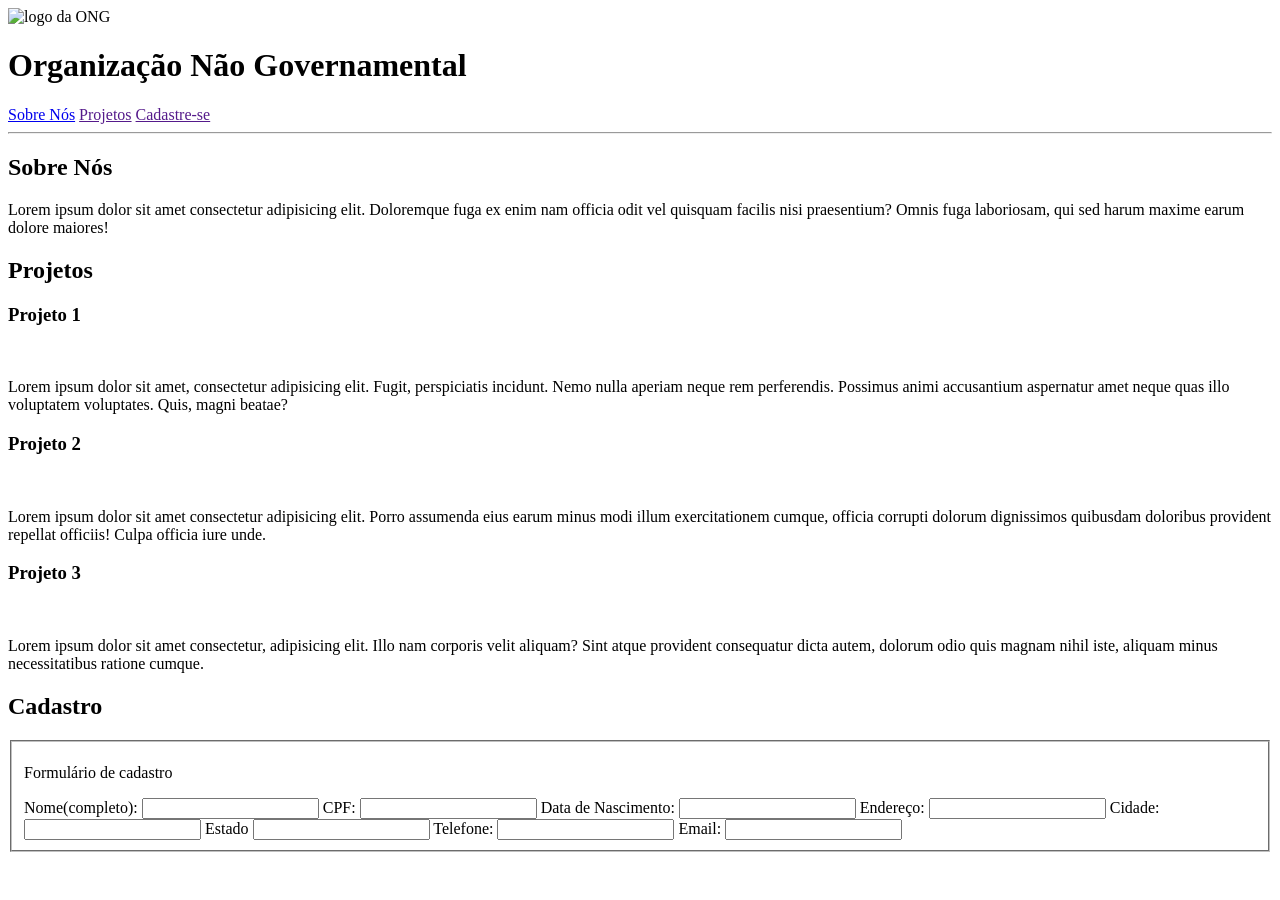
==== index.html @ 25fd9a11 "Update index.html" ====
<!DOCTYPE html>
<html lang="pt-br">
<head>
    <meta charset="UTF-8">
    <meta name="viewport" content="width=device-width, initial-scale=1.0">
    <title>ONG</title>
</head>
<body>
   <header>
    <img src="" alt="logo da ONG">
    <h1>Organização Não Governamental</h1>
    <nav>
        <a href="#">Sobre Nós</a>
        <a href="">Projetos</a>
        <a href="">Cadastre-se</a>
    </nav>
   </header> 
   <hr>
   <main>
    <section>
        <h2>Sobre Nós</h2>
        <p>Lorem ipsum dolor sit amet consectetur adipisicing elit. Doloremque fuga ex enim nam officia odit vel quisquam facilis nisi praesentium? Omnis fuga laboriosam, qui sed harum maxime earum dolore maiores!</p>
    </section>
        <h2>Projetos</h2>
        <article>
            <h3>Projeto 1</h3>
            <img src="" alt="">
            <p>Lorem ipsum dolor sit amet, consectetur adipisicing elit. Fugit, perspiciatis incidunt. Nemo nulla aperiam neque rem perferendis. Possimus animi accusantium aspernatur amet neque quas illo voluptatem voluptates. Quis, magni beatae?</p>
        </article>
        <article>
            <h3>Projeto 2</h3>
            <img src="" alt="">
            <p>Lorem ipsum dolor sit amet consectetur adipisicing elit. Porro assumenda eius earum minus modi illum exercitationem cumque, officia corrupti dolorum dignissimos quibusdam doloribus provident repellat officiis! Culpa officia iure unde.</p>

        </article>
        <article>
            <h3>Projeto 3</h3>
            <img src="" alt="">
            <p>Lorem ipsum dolor sit amet consectetur, adipisicing elit. Illo nam corporis velit aliquam? Sint atque provident consequatur dicta autem, dolorum odio quis magnam nihil iste, aliquam minus necessitatibus ratione cumque.</p>

        </article>
    <section>
        <h2>Cadastro</h2>
        <form>
            <fieldset>
                <p>Formulário de cadastro</p>

                <label for="">Nome(completo):</label>
                <input>

                <label for="">CPF:</label>
                <input>

                <label for="">Data de Nascimento:</label>
                <input>

                <label for="">Endereço:</label>
                <input>

                <label for="">Cidade:</label>
                <input>

                <label for="">Estado</label>
                <input>

                <label for="">Telefone:</label>
                <input>

                <label for="">Email:</label>
                <input>
            </fieldset>

        </form>
    </section>
   </main>
   <footer>
    <address></address>
   </footer>
</body>
</html>
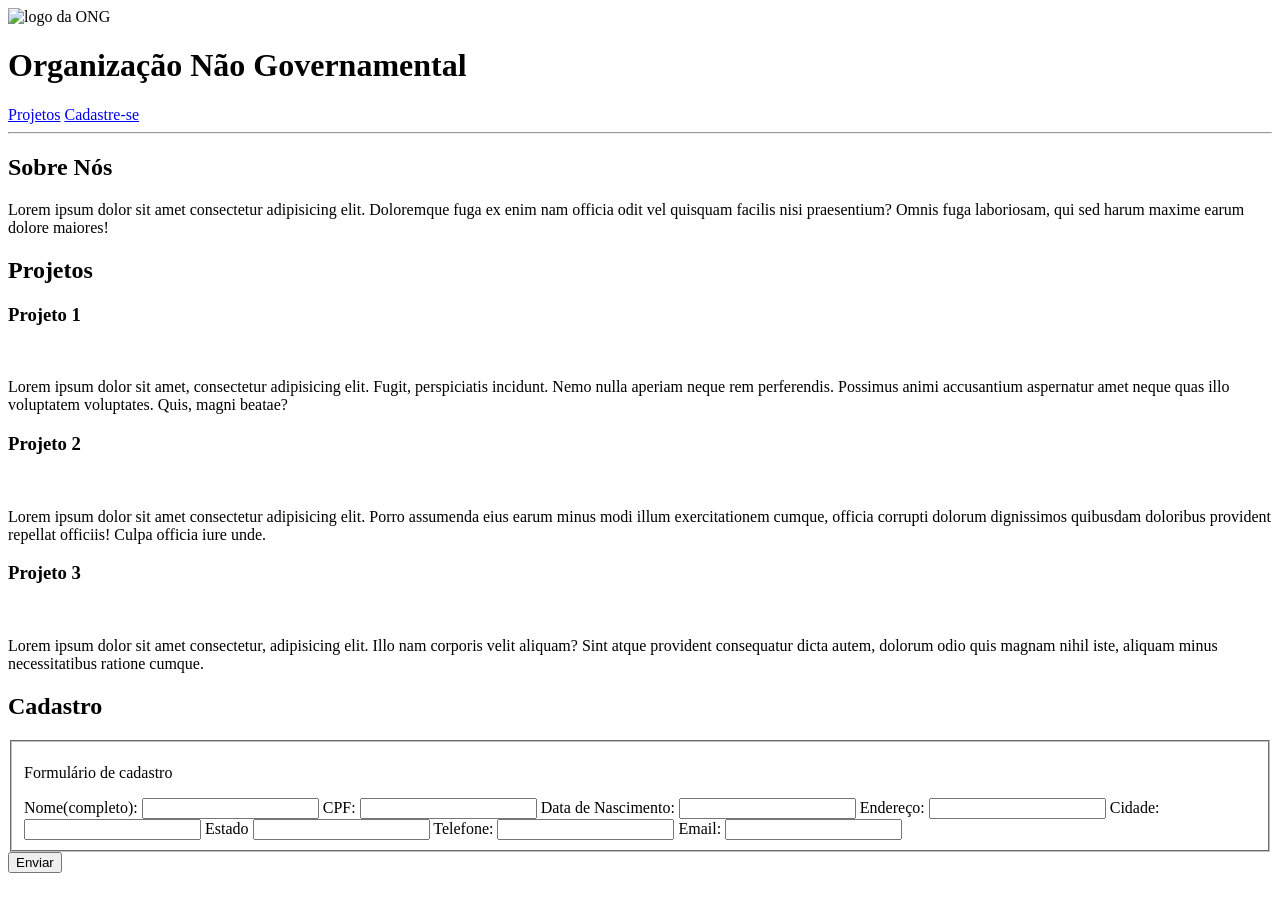
==== commit 51966f6e: "Update index.html" ====
--- a/index.html
+++ b/index.html
@@ -10,9 +10,8 @@
     <img src="" alt="logo da ONG">
     <h1>Organização Não Governamental</h1>
     <nav>
-        <a href="#">Sobre Nós</a>
-        <a href="">Projetos</a>
-        <a href="">Cadastre-se</a>
+        <a href="projetos.html">Projetos</a>
+        <a href="contato.html">Cadastre-se</a>
     </nav>
    </header> 
    <hr>
@@ -69,6 +68,7 @@
                 <label for="">Email:</label>
                 <input>
             </fieldset>
+            <button>Enviar</button>
 
         </form>
     </section>
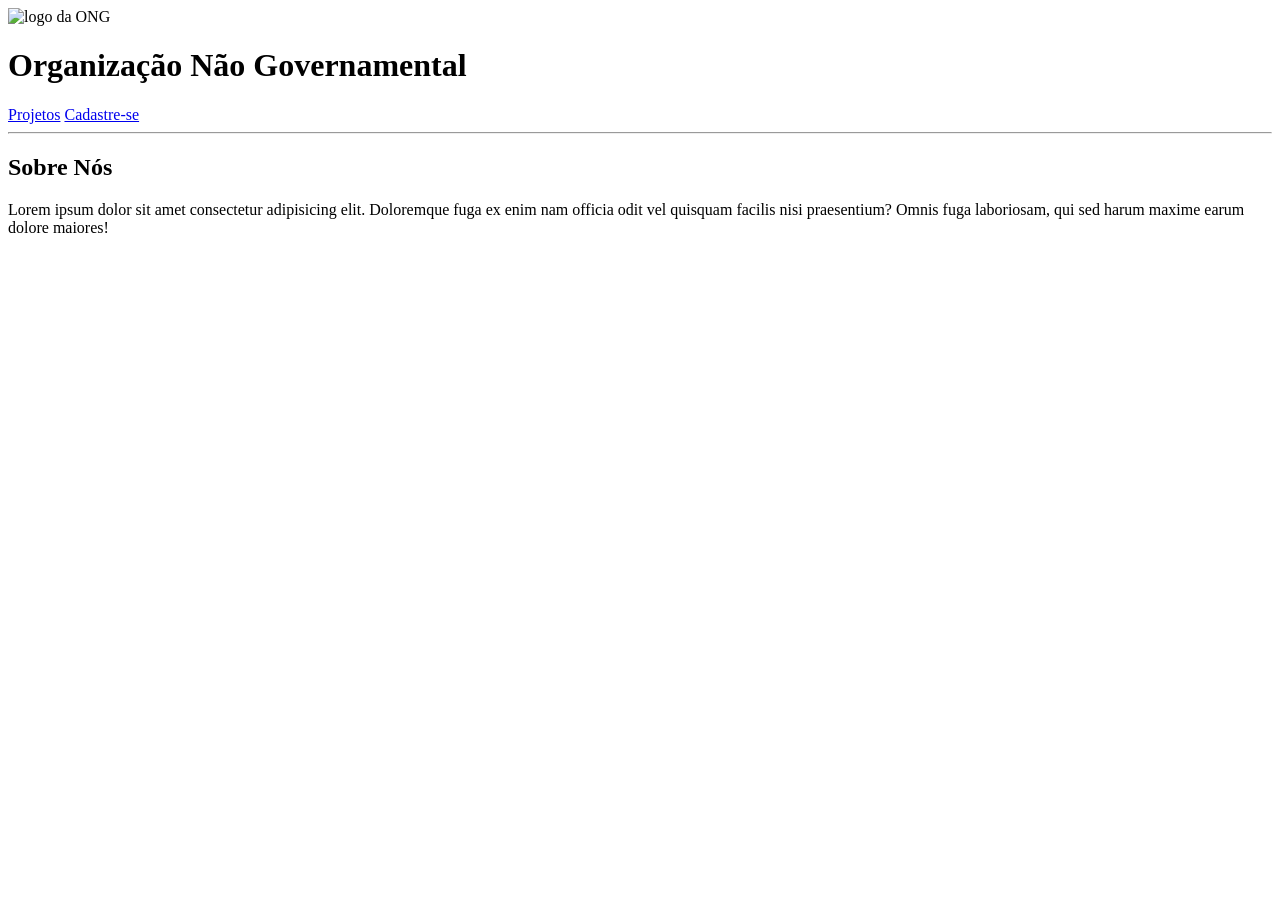
==== commit 9ed7aa61: "adicionar paginas Pagina de projetos e página de cadastro" ====
--- a/index.html
+++ b/index.html
@@ -11,7 +11,7 @@
     <h1>Organização Não Governamental</h1>
     <nav>
         <a href="projetos.html">Projetos</a>
-        <a href="contato.html">Cadastre-se</a>
+        <a href="cadastro.html">Cadastre-se</a>
     </nav>
    </header> 
    <hr>
@@ -20,58 +20,7 @@
         <h2>Sobre Nós</h2>
         <p>Lorem ipsum dolor sit amet consectetur adipisicing elit. Doloremque fuga ex enim nam officia odit vel quisquam facilis nisi praesentium? Omnis fuga laboriosam, qui sed harum maxime earum dolore maiores!</p>
     </section>
-        <h2>Projetos</h2>
-        <article>
-            <h3>Projeto 1</h3>
-            <img src="" alt="">
-            <p>Lorem ipsum dolor sit amet, consectetur adipisicing elit. Fugit, perspiciatis incidunt. Nemo nulla aperiam neque rem perferendis. Possimus animi accusantium aspernatur amet neque quas illo voluptatem voluptates. Quis, magni beatae?</p>
-        </article>
-        <article>
-            <h3>Projeto 2</h3>
-            <img src="" alt="">
-            <p>Lorem ipsum dolor sit amet consectetur adipisicing elit. Porro assumenda eius earum minus modi illum exercitationem cumque, officia corrupti dolorum dignissimos quibusdam doloribus provident repellat officiis! Culpa officia iure unde.</p>
 
-        </article>
-        <article>
-            <h3>Projeto 3</h3>
-            <img src="" alt="">
-            <p>Lorem ipsum dolor sit amet consectetur, adipisicing elit. Illo nam corporis velit aliquam? Sint atque provident consequatur dicta autem, dolorum odio quis magnam nihil iste, aliquam minus necessitatibus ratione cumque.</p>
-
-        </article>
-    <section>
-        <h2>Cadastro</h2>
-        <form>
-            <fieldset>
-                <p>Formulário de cadastro</p>
-
-                <label for="">Nome(completo):</label>
-                <input>
-
-                <label for="">CPF:</label>
-                <input>
-
-                <label for="">Data de Nascimento:</label>
-                <input>
-
-                <label for="">Endereço:</label>
-                <input>
-
-                <label for="">Cidade:</label>
-                <input>
-
-                <label for="">Estado</label>
-                <input>
-
-                <label for="">Telefone:</label>
-                <input>
-
-                <label for="">Email:</label>
-                <input>
-            </fieldset>
-            <button>Enviar</button>
-
-        </form>
-    </section>
    </main>
    <footer>
     <address></address>
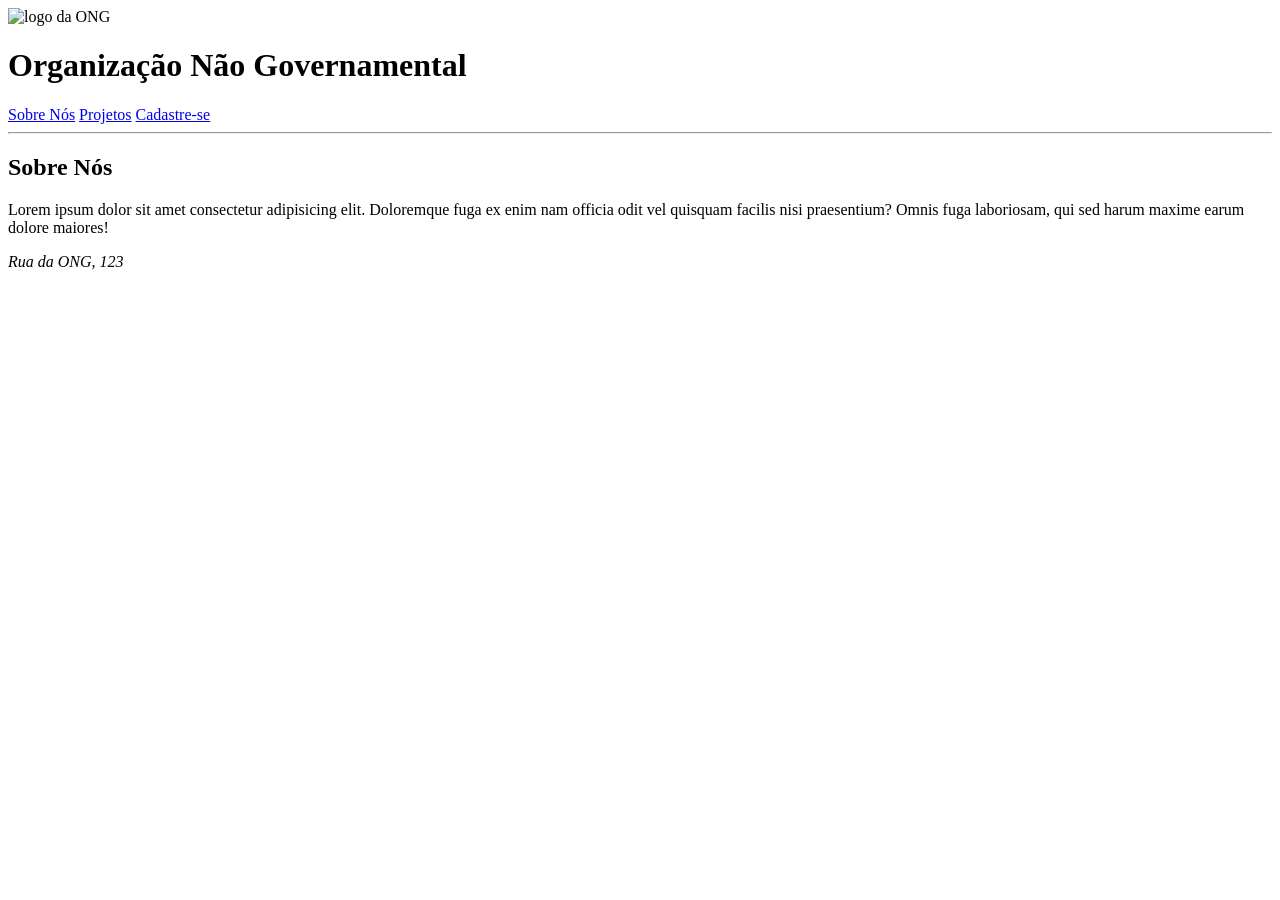
==== commit a1036949: "add link" ====
--- a/index.html
+++ b/index.html
@@ -10,6 +10,7 @@
     <img src="" alt="logo da ONG">
     <h1>Organização Não Governamental</h1>
     <nav>
+        <a href="index.html">Sobre Nós</a>
         <a href="projetos.html">Projetos</a>
         <a href="cadastro.html">Cadastre-se</a>
     </nav>
@@ -23,7 +24,9 @@
 
    </main>
    <footer>
-    <address></address>
+    <address>
+        Rua da ONG, 123
+    </address>
    </footer>
 </body>
 </html>
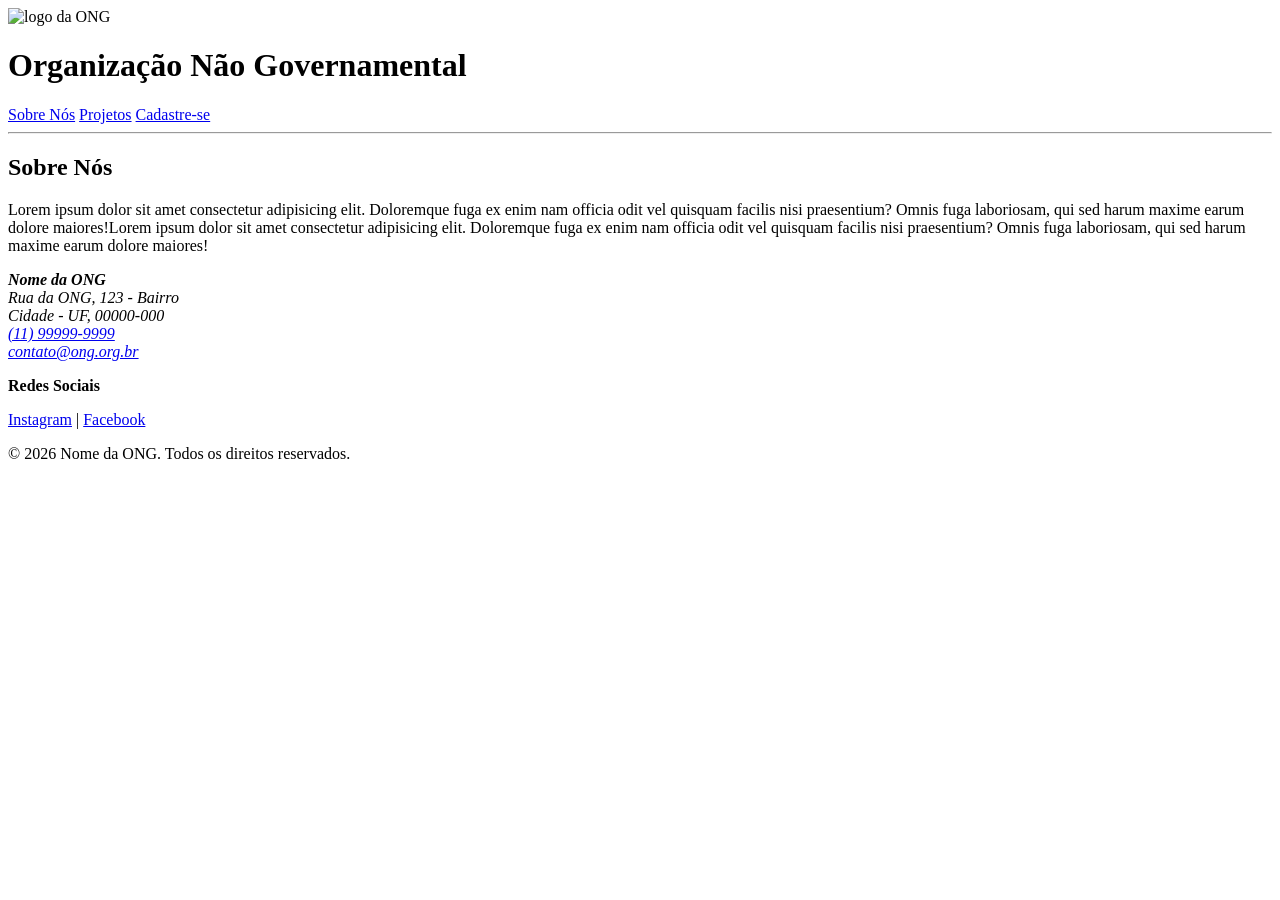
==== commit 593718b5: "add summary and address Created a FAQ Session and organized footer into 3 <div>" ====
--- a/index.html
+++ b/index.html
@@ -19,14 +19,30 @@
    <main>
     <section>
         <h2>Sobre Nós</h2>
-        <p>Lorem ipsum dolor sit amet consectetur adipisicing elit. Doloremque fuga ex enim nam officia odit vel quisquam facilis nisi praesentium? Omnis fuga laboriosam, qui sed harum maxime earum dolore maiores!</p>
+        <p>Lorem ipsum dolor sit amet consectetur adipisicing elit. Doloremque fuga ex enim nam officia odit vel quisquam facilis nisi praesentium? Omnis fuga laboriosam, qui sed harum maxime earum dolore maiores!Lorem ipsum dolor sit amet consectetur adipisicing elit. Doloremque fuga ex enim nam officia odit vel quisquam facilis nisi praesentium? Omnis fuga laboriosam, qui sed harum maxime earum dolore maiores!</p>
     </section>
 
    </main>
    <footer>
+   <div>
     <address>
-        Rua da ONG, 123
+      <strong>Nome da ONG</strong><br>
+      Rua da ONG, 123 - Bairro<br>
+      Cidade - UF, 00000-000<br>
+      <a href="tel:+5511999999999">(11) 99999-9999</a><br>
+      <a href="mailto:contato@ong.org.br">contato@ong.org.br</a>
     </address>
+
+    <div>
+      <p><strong>Redes Sociais</strong></p>
+      <a href="#" target="_blank" rel="">Instagram</a> |
+      <a href="#" target="_blank" rel="">Facebook</a>
+    </div>
+  </div>
+
+  <div>
+    <p>&copy; 2026 Nome da ONG. Todos os direitos reservados.</p>
+  </div>
    </footer>
 </body>
 </html>
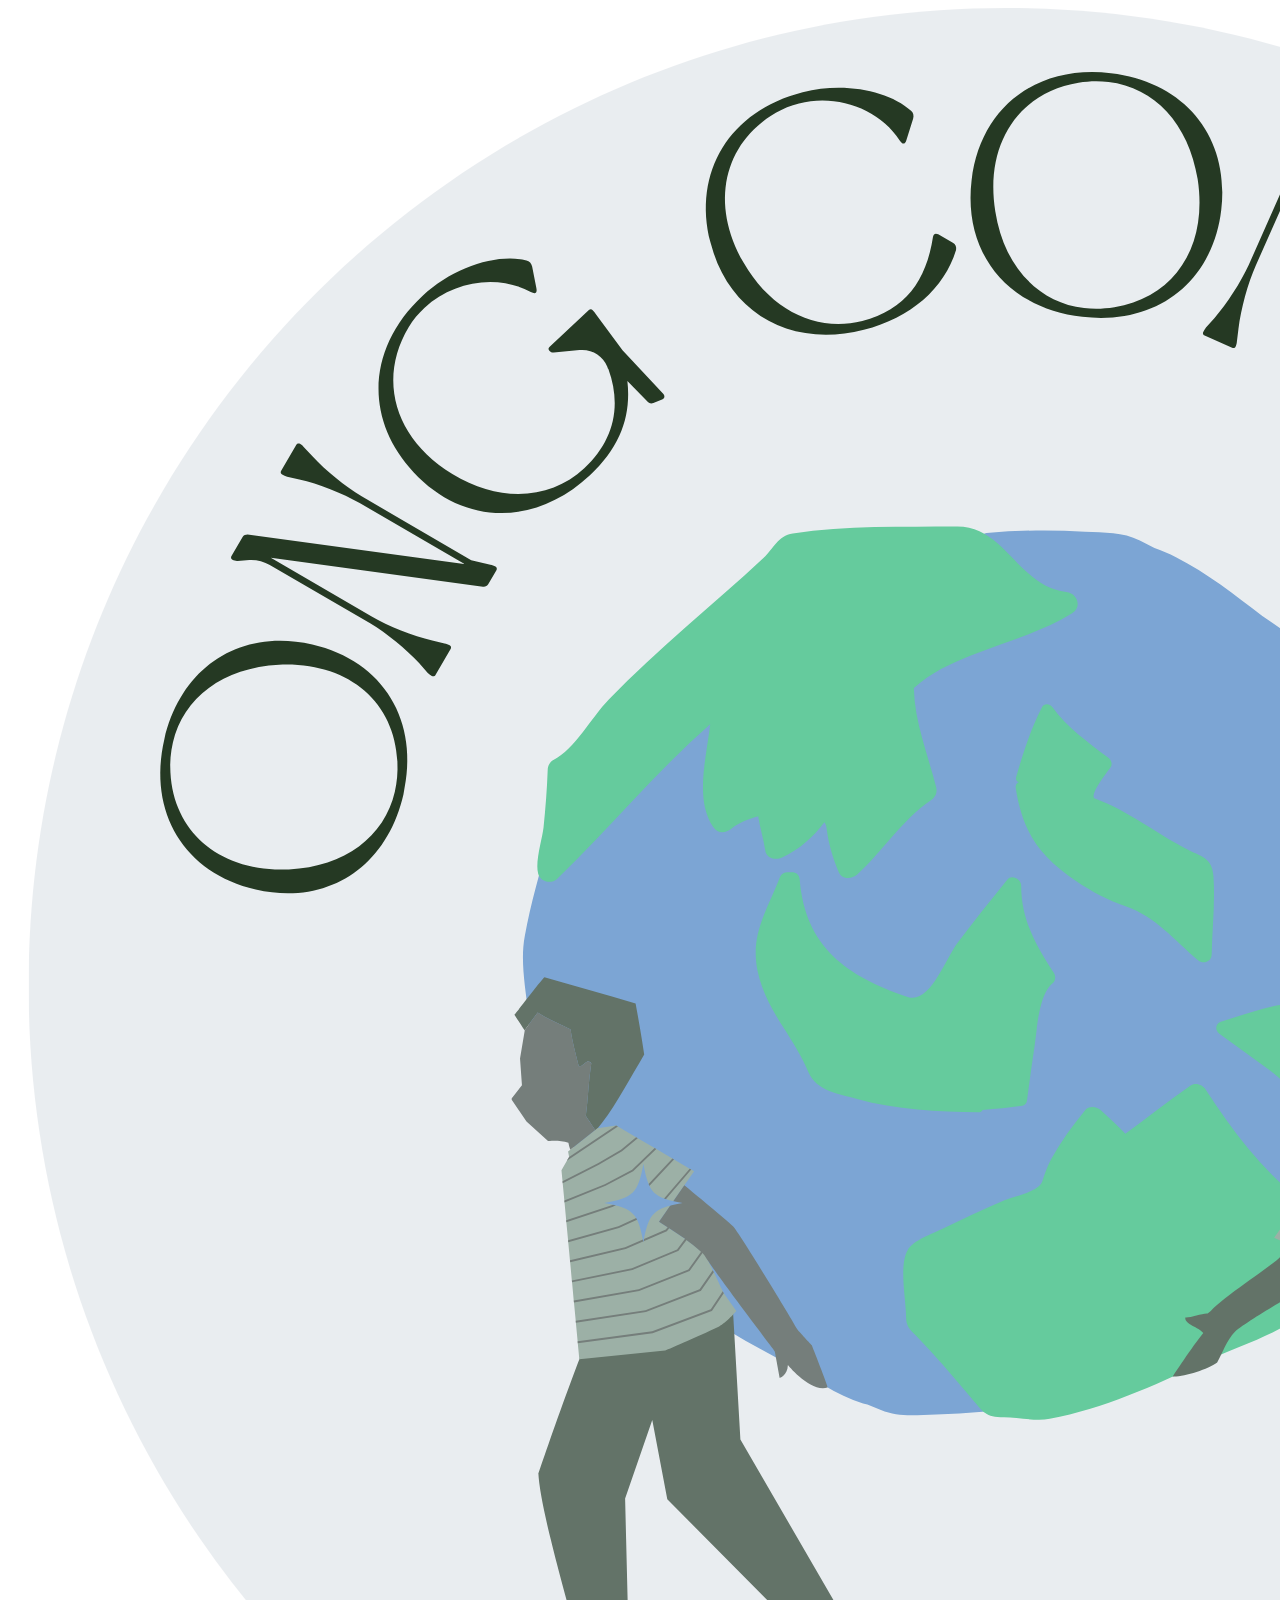
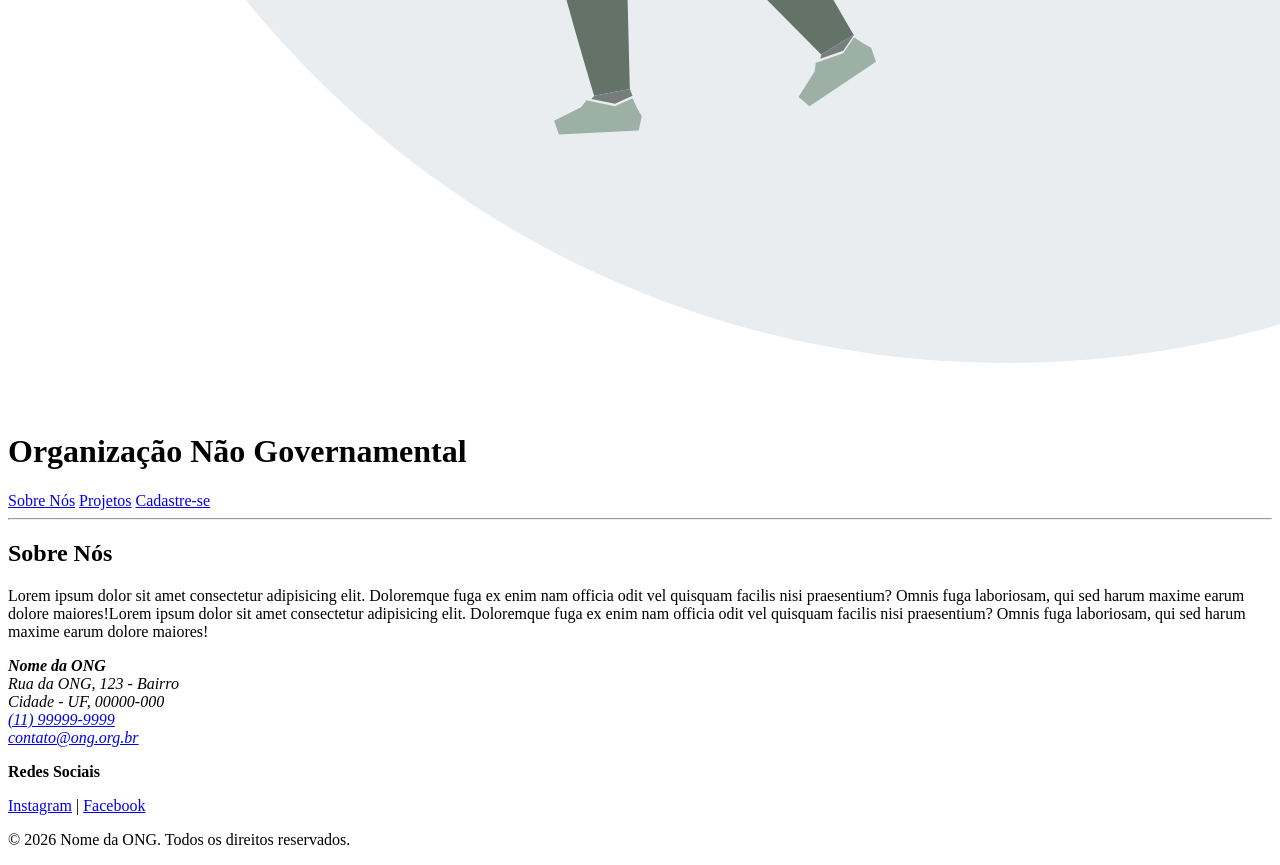
==== commit b649f086: "add image and descritpion" ====
--- a/index.html
+++ b/index.html
@@ -7,7 +7,7 @@
 </head>
 <body>
    <header>
-    <img src="" alt="logo da ONG">
+    <img src="imagens/ONG_logo.png" alt="Duas crianças carregando o mundo nas mãos enquanto caminham">
     <h1>Organização Não Governamental</h1>
     <nav>
         <a href="index.html">Sobre Nós</a>
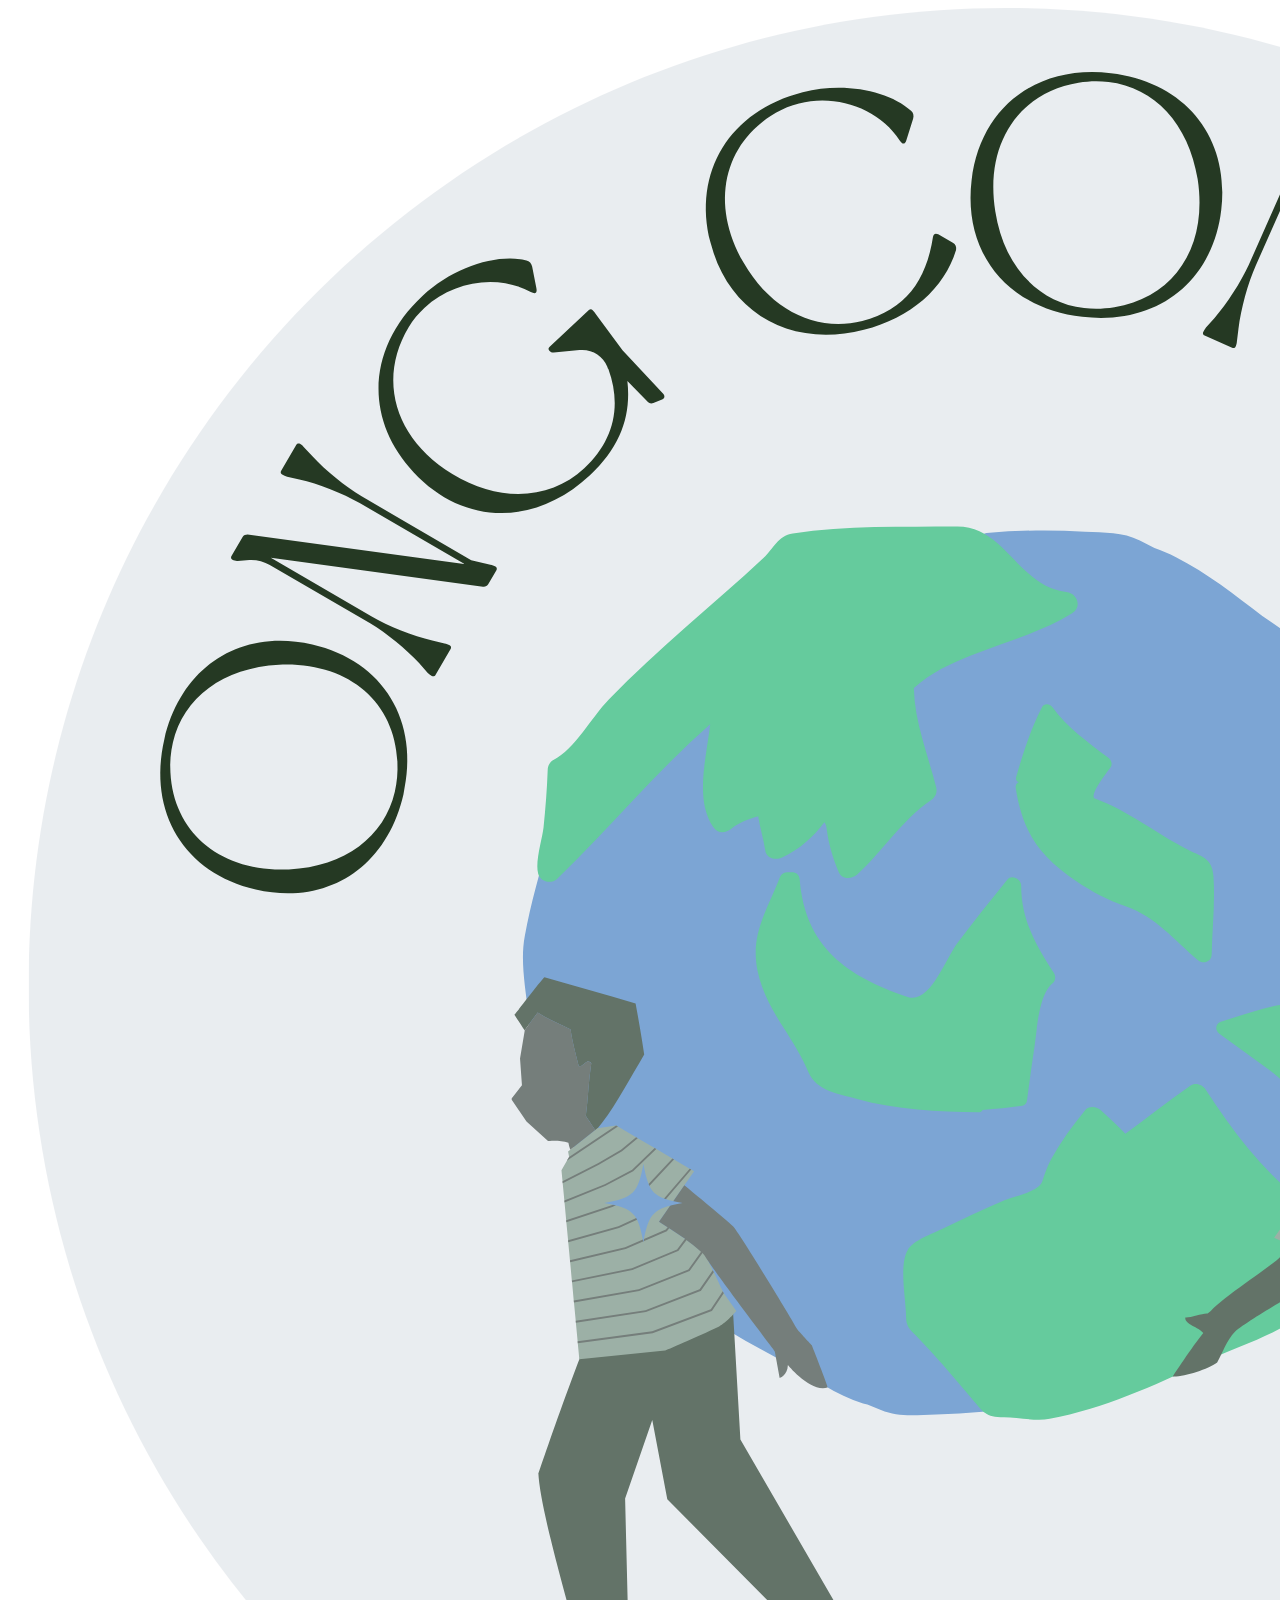
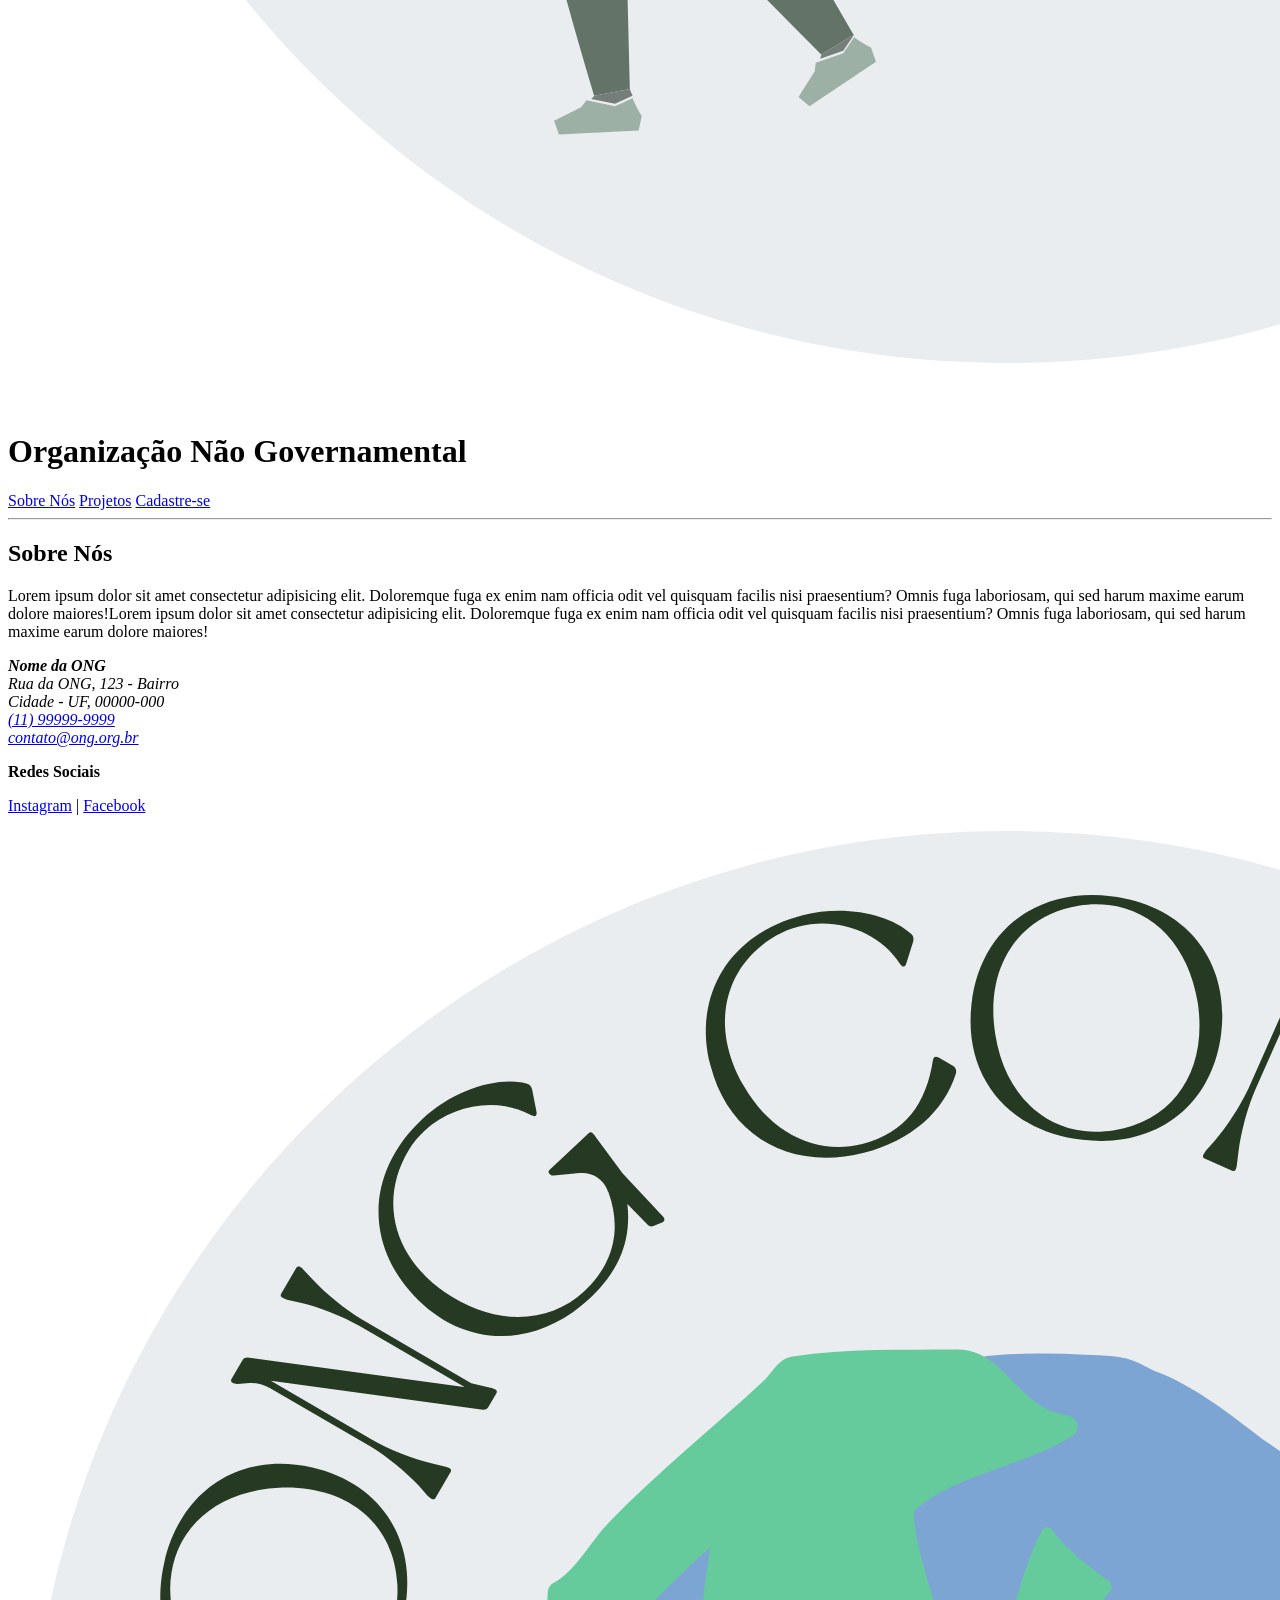
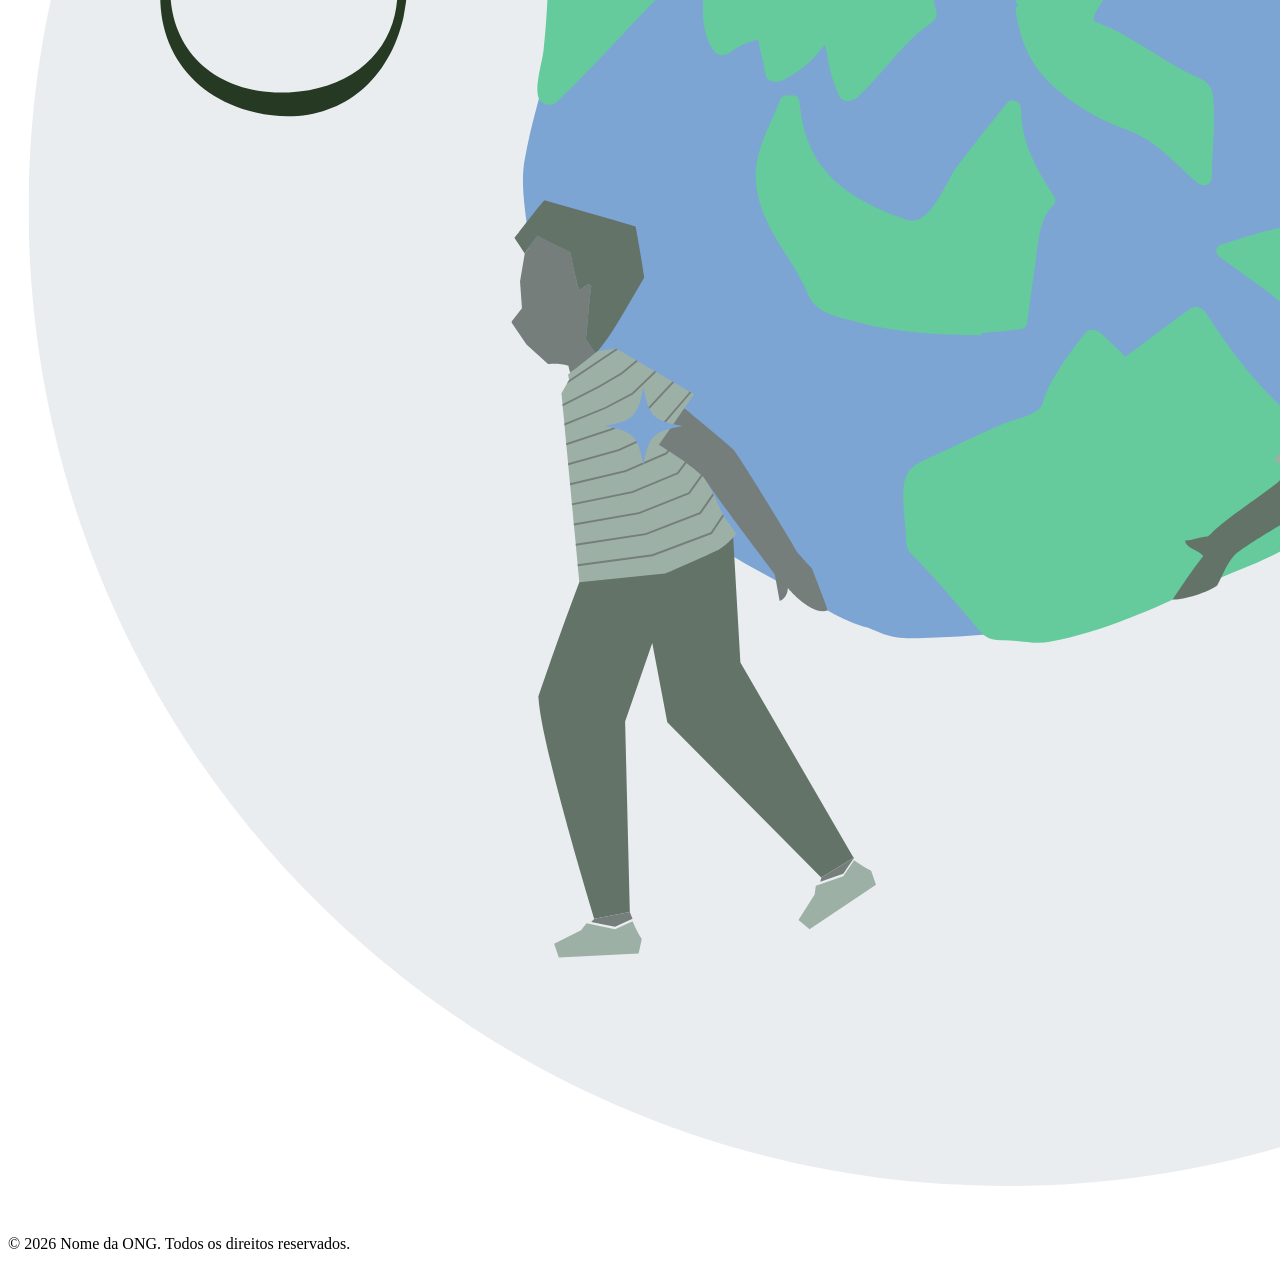
==== commit efcc6b5e: "add image to footer" ====
--- a/index.html
+++ b/index.html
@@ -41,7 +41,7 @@
   </div>
 
   <div>
-    <p>&copy; 2026 Nome da ONG. Todos os direitos reservados.</p>
+    <p><img src="imagens/ONG_logo.png" alt="Duas crianças carregando o mundo nas mãos enquanto caminham">&copy; 2026 Nome da ONG. Todos os direitos reservados.</p>
   </div>
    </footer>
 </body>
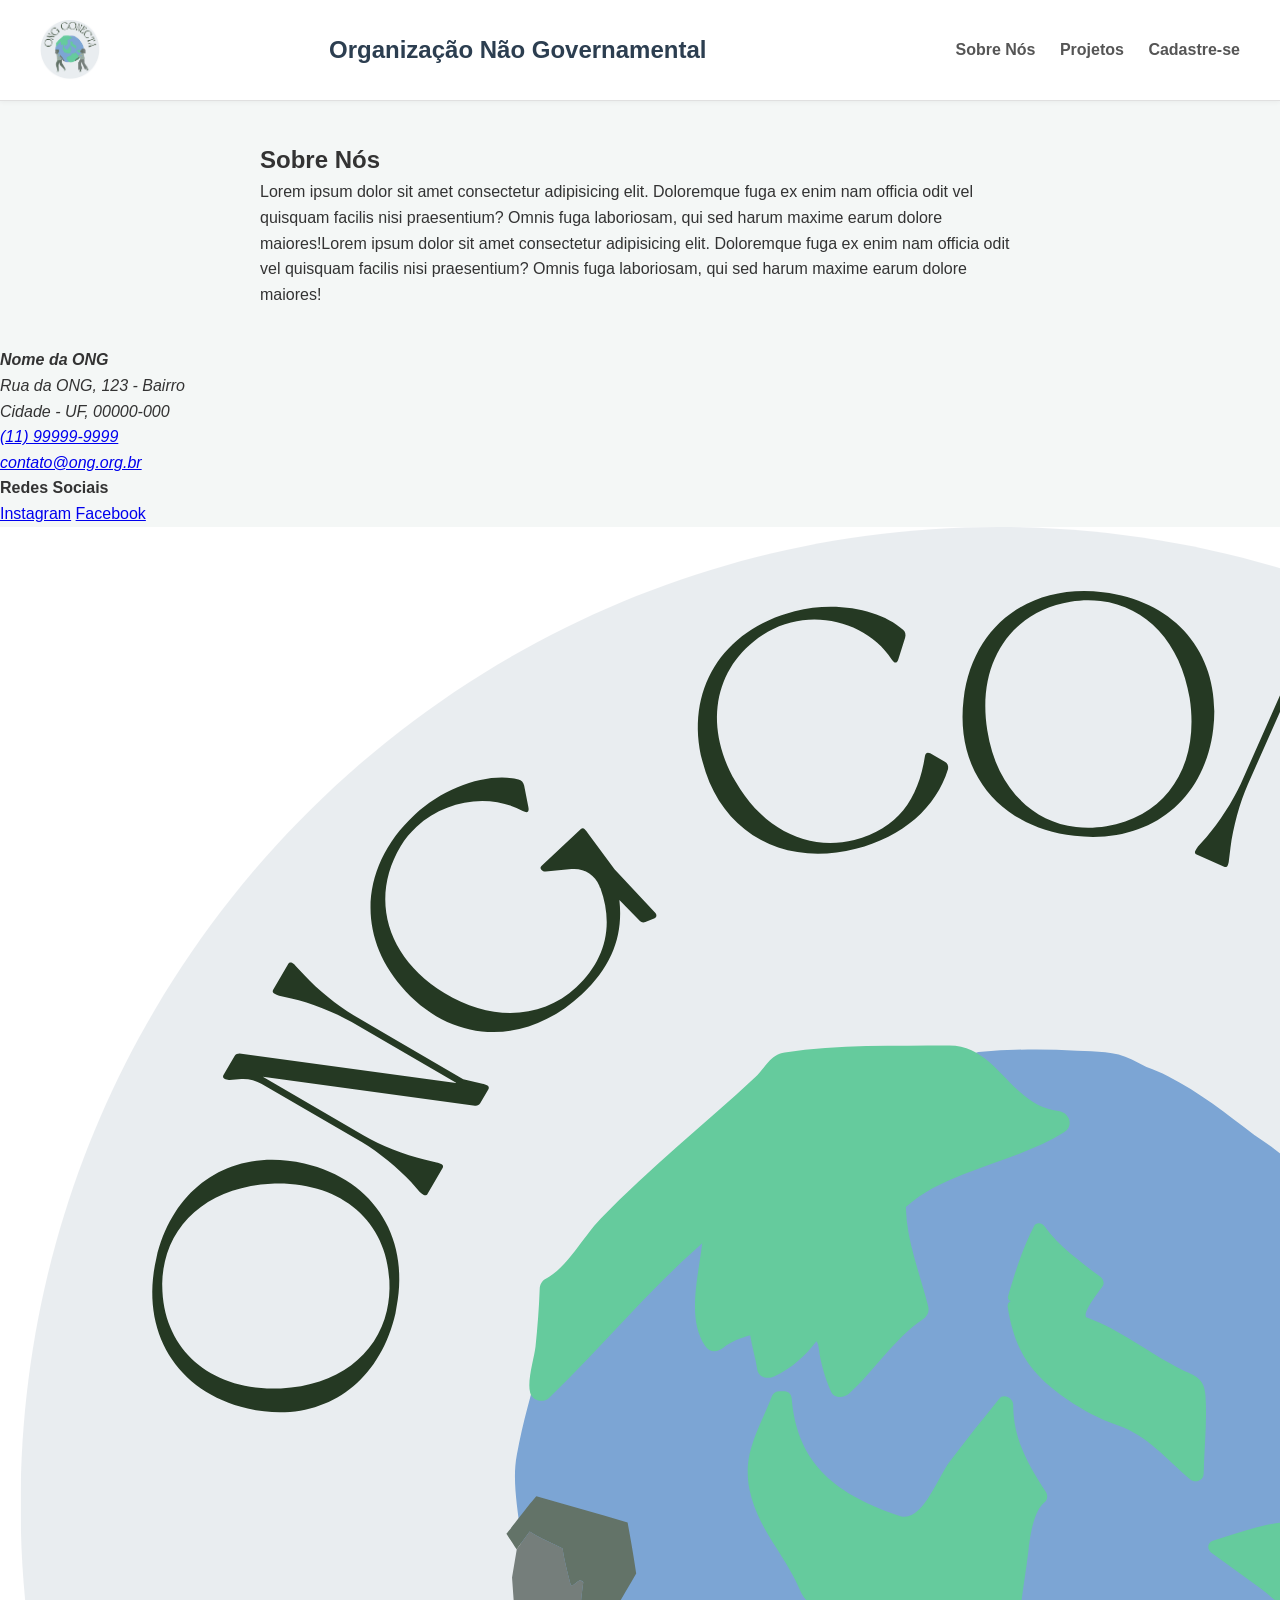
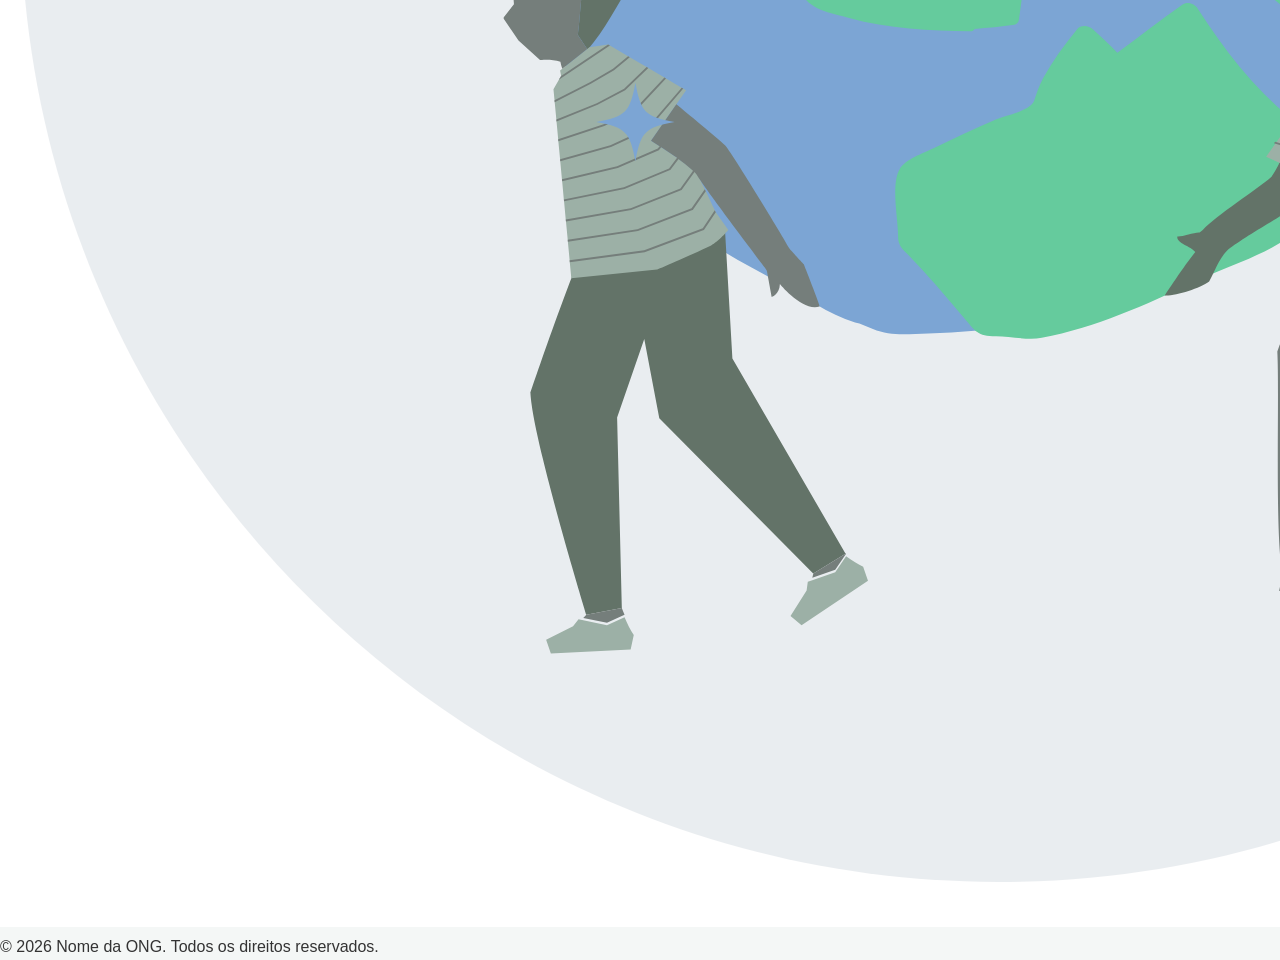
==== commit cb68318e: "add stylesheets" ====
--- a/index.html
+++ b/index.html
@@ -4,6 +4,7 @@
     <meta charset="UTF-8">
     <meta name="viewport" content="width=device-width, initial-scale=1.0">
     <title>ONG</title>
+    <link rel="stylesheet" href="css/style.css">
 </head>
 <body>
    <header>
@@ -35,7 +36,7 @@
 
     <div>
       <p><strong>Redes Sociais</strong></p>
-      <a href="#" target="_blank" rel="">Instagram</a> |
+      <a href="#" target="_blank" rel="">Instagram</a> 
       <a href="#" target="_blank" rel="">Facebook</a>
     </div>
   </div>
--- a/css/style.css
+++ b/css/style.css
@@ -0,0 +1,58 @@
+/* Reset básico e variáveis de cores */
+* {
+    margin: 0;
+    padding: 0;
+    box-sizing: border-box;
+    font-family: 'Segoe UI', Tahoma, Geneva, Verdana, sans-serif;
+}
+
+body {
+    background-color: #f4f7f6;
+    color: #333;
+    line-height: 1.6;
+}
+
+/* Cabeçalho */
+header {
+    background-color: #ffffff;
+    padding: 20px 40px;
+    display: flex;
+    align-items: center;
+    justify-content: space-between;
+    box-shadow: 0 2px 5px rgba(0, 0, 0, 0.05);
+}
+
+header img {
+    height: 60px;
+    width: auto;
+}
+
+header h1 {
+    font-size: 1.5rem;
+    color: #2c3e50;
+}
+
+nav a {
+    text-decoration: none;
+    color: #555;
+    margin-left: 20px;
+    font-weight: 600;
+    transition: color 0.3s;
+}
+
+nav a:hover {
+    color: #27ae60;
+}
+
+hr {
+    border: none;
+    height: 1px;
+    background-color: #e0e0e0;
+}
+
+/* Conteúdo Principal (Main / Formulário) */
+main {
+    max-width: 800px;
+    margin: 40px auto;
+    padding: 0 20px;
+}
